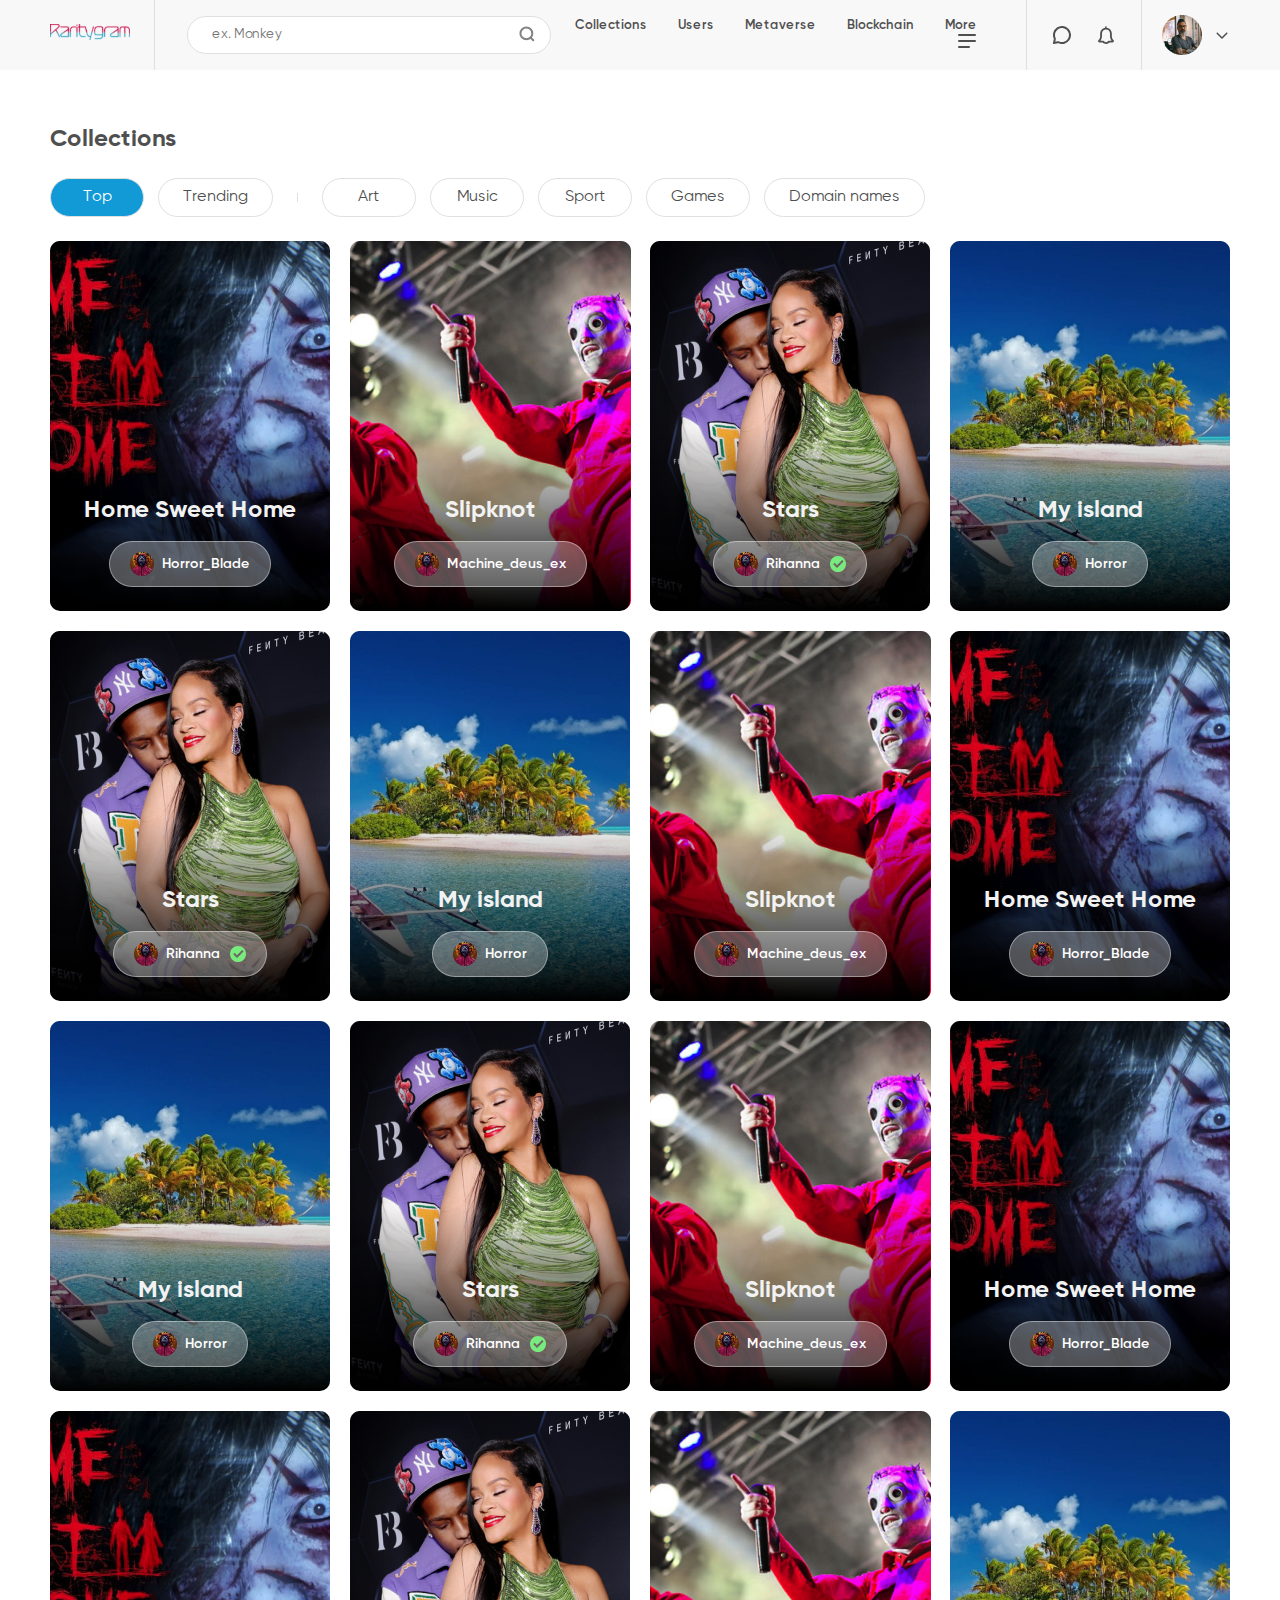
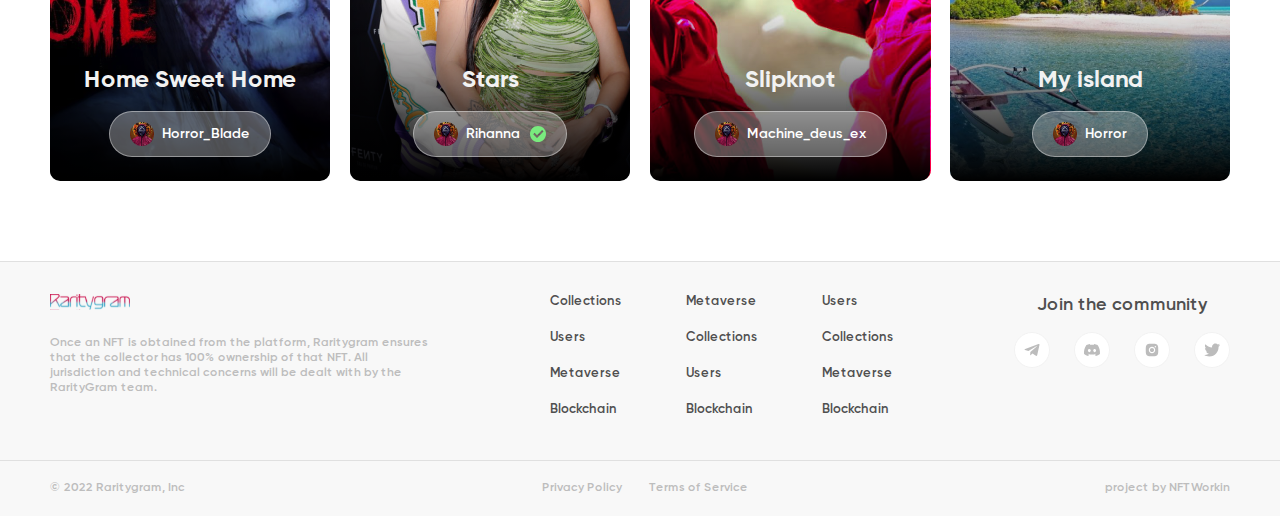
==== collection/index.html @ 43f22949 "f" ====
<!doctype html>
<html lang="ru">

<head>
    <meta charset="UTF-8">
<meta name="viewport" content="width=device-width">
<meta http-equiv="X-UA-Compatible" content="ie=edge">

<title>Raritygram</title>

<link rel="stylesheet" href="../assets/css/style.css">
</head>

<body>

    
<header class="header">
    <div class="container">
        <a class="logo" href="../">
            <svg width="80" height="16" viewBox="0 0 80 16" fill="none" xmlns="http://www.w3.org/2000/svg"
                xmlns:xlink="http://www.w3.org/1999/xlink">
                <rect width="80" height="16" fill="url(#pattern0)" />
                <defs>
                    <pattern id="pattern0" patternContentUnits="objectBoundingBox" width="1" height="1">
                        <use xlink:href="#image0_2033_52"
                            transform="translate(0 -0.00100326) scale(0.000250815 0.00125408)" />
                    </pattern>
                    <image id="image0_2033_52" width="3987" height="799"
                        xlink:href="[data-uri]" />
                </defs>
            </svg>

        </a>
        <div class="middle">
            <div class="input-wrapper">
                <input type="text" name="" value="" placeholder="ex. Monkey">

            </div>
            <nav>
                
                
                <a href="./Collections">Collections</a>
                
                
                
                <div>Users
                    
                </div>
                
                
                
                <div>Metaverse
                    
                </div>
                
                
                
                <div>Blockchain
                    
                </div>
                
                
                
                <div>More
                    
                    <svg width="18" height="14" viewBox="0 0 18 14" fill="none" xmlns="http://www.w3.org/2000/svg">
          <path d="M17 1L1 1" stroke="#4F4F4F" stroke-width="2" stroke-linecap="round"/>
          <path d="M17 7L1 7" stroke="#4F4F4F" stroke-width="2" stroke-linecap="round"/>
          <path d="M11 13H1" stroke="#4F4F4F" stroke-width="2" stroke-linecap="round"/>
          </svg>
          
                    
                </div>
                
                
            </nav>
        </div>
        <div class="icons">
            <svg class="icon1" width="18" height="18" viewBox="0 0 18 18" fill="none"
                xmlns="http://www.w3.org/2000/svg">
                <path
                    d="M14.6012 3.35232L14.747 3.49933L14.7891 3.5162C16.0223 4.80566 16.7889 6.47448 16.9624 8.25582C17.1423 10.103 16.673 11.955 15.6357 13.4925C14.5984 15.0299 13.0582 16.1565 11.2809 16.6783C9.50364 17.2 7.60029 17.0845 5.89891 16.3514L5.89892 16.3514L5.89227 16.3486C5.55108 16.2045 5.17818 16.1519 4.81042 16.1962L4.77131 16.2009L4.73269 16.2087L1.02832 16.9541L1.78885 13.293L1.79241 13.2758L1.79536 13.2586C1.86249 12.8672 1.80861 12.4647 1.6412 12.105C0.914948 10.4043 0.801759 8.50335 1.32142 6.72793C1.84269 4.94705 2.96793 3.40445 4.50279 2.36584C6.03761 1.32724 7.88595 0.857602 9.7292 1.03764C11.5725 1.21767 13.2955 2.03615 14.6012 3.35232Z"
                    stroke-width="2" />
            </svg>

            <svg class="icon2" width="18" height="20" viewBox="0 0 18 20" fill="none"
                xmlns="http://www.w3.org/2000/svg">
                <mask id="path-1-inside-1_2033_56" fill="white">
                    <path fill-rule="evenodd" clip-rule="evenodd"
                        d="M17.7946 16.3251L18 16.5102C18 17.471 17.221 18.25 16.2602 18.25H12.8695C12.626 18.5425 12.0998 18.8169 11.637 19.0582C11.3905 19.1867 11.162 19.3058 11.0037 19.4134C10.4652 19.7793 9.77562 19.987 9.05706 19.9998C8.31884 20.008 7.60188 19.8097 7.03955 19.4419C6.88201 19.3388 6.66111 19.2244 6.42236 19.1007C5.93722 18.8495 5.37835 18.56 5.12742 18.25H1.73985C0.778956 18.25 0 17.471 0 16.5102L0.205369 16.3251C0.779312 15.7931 1.28107 15.1851 1.69732 14.5174C2.15987 13.5935 2.4371 12.5845 2.51275 11.5497V8.50193C2.50896 6.89173 3.07562 5.3345 4.10812 4.11772C5.14061 2.90095 6.56922 2.10679 8.1302 1.88188V1.07365C8.1302 0.855205 8.21516 0.645706 8.36638 0.491242C8.51761 0.336777 8.72271 0.25 8.93658 0.25C9.15044 0.25 9.35555 0.336777 9.50677 0.491242C9.658 0.645706 9.74295 0.855205 9.74295 1.07365V1.85103C10.4401 1.94253 11.1177 2.15099 11.7483 2.46799C11.7817 2.48695 11.8143 2.50547 11.8462 2.52358C13.1297 3.25241 13.2316 3.31028 13.875 4.11772C14.5343 4.94522 15.0884 5.75817 15.3664 7.39756C15.4283 7.76234 15.4606 8.13172 15.4631 8.50193V11.5497C15.5387 12.5845 15.816 13.5935 16.2785 14.5174C16.702 15.1868 17.212 15.7948 17.7946 16.3251Z" />
                </mask>
                <path
                    d="M18 16.5102H20V15.6203L19.339 15.0245L18 16.5102ZM17.7946 16.3251L16.4485 17.8043L16.4557 17.8107L17.7946 16.3251ZM12.8695 18.25V16.25H11.932L11.3323 16.9705L12.8695 18.25ZM11.637 19.0582L12.5616 20.8316L12.5616 20.8316L11.637 19.0582ZM11.0037 19.4134L9.87968 17.7591L9.87968 17.7591L11.0037 19.4134ZM9.05706 19.9998L9.07929 21.9997L9.09247 21.9994L9.05706 19.9998ZM7.03955 19.4419L8.13441 17.7681H8.13441L7.03955 19.4419ZM6.42236 19.1007L7.34214 17.3248L7.34213 17.3248L6.42236 19.1007ZM5.12742 18.25L6.68204 16.9918L6.08169 16.25H5.12742V18.25ZM0 16.5102L-1.33896 15.0245L-2 15.6203V16.5102H0ZM0.205369 16.3251L1.54432 17.8107L1.5547 17.8014L1.56495 17.7919L0.205369 16.3251ZM1.69732 14.5174L3.39458 15.5753L3.44393 15.4961L3.4857 15.4127L1.69732 14.5174ZM2.51275 11.5497L4.50743 11.6956L4.51275 11.6228V11.5497H2.51275ZM2.51275 8.50193H4.51276L4.51275 8.49722L2.51275 8.50193ZM8.1302 1.88188L8.41543 3.86143L10.1302 3.61436V1.88188H8.1302ZM9.74295 1.85103H7.74295V3.60568L9.48268 3.83402L9.74295 1.85103ZM11.7483 2.46799L12.7362 0.728979L12.692 0.703874L12.6466 0.681047L11.7483 2.46799ZM11.8462 2.52358L10.8586 4.26275L10.8586 4.26275L11.8462 2.52358ZM13.875 4.11772L15.4392 2.8714V2.8714L13.875 4.11772ZM15.3664 7.39756L13.3946 7.73198V7.73198L15.3664 7.39756ZM15.4631 8.50193H17.4631L17.463 8.48867L15.4631 8.50193ZM15.4631 11.5497H13.4631V11.6228L13.4684 11.6956L15.4631 11.5497ZM16.2785 14.5174L14.4901 15.4127L14.5349 15.5021L14.5884 15.5866L16.2785 14.5174ZM19.339 15.0245L19.1336 14.8394L16.4557 17.8107L16.661 17.9958L19.339 15.0245ZM16.2602 20.25C18.3256 20.25 20 18.5756 20 16.5102H16C16 16.3665 16.1165 16.25 16.2602 16.25V20.25ZM12.8695 20.25H16.2602V16.25H12.8695V20.25ZM12.5616 20.8316C12.7798 20.7178 13.0925 20.5559 13.3838 20.3765C13.6465 20.2148 14.0691 19.935 14.4066 19.5295L11.3323 16.9705C11.3927 16.8979 11.4315 16.8714 11.4114 16.8871C11.3955 16.8994 11.3571 16.927 11.2871 16.9701C11.1388 17.0614 10.9569 17.1572 10.7124 17.2847L12.5616 20.8316ZM12.1278 21.0676C12.1259 21.0689 12.1345 21.063 12.158 21.049C12.1808 21.0354 12.2113 21.018 12.2516 20.9958C12.3359 20.9494 12.4336 20.8984 12.5616 20.8316L10.7124 17.2847C10.5071 17.3918 10.1566 17.571 9.87968 17.7591L12.1278 21.0676ZM9.09247 21.9994C10.1579 21.9806 11.2347 21.6745 12.1278 21.0676L9.87968 17.7591C9.69566 17.8842 9.39332 17.9935 9.02165 18.0001L9.09247 21.9994ZM5.94469 21.1156C6.87139 21.7218 7.9854 22.0118 9.07929 21.9996L9.03483 17.9999C8.65229 18.0041 8.33237 17.8976 8.13441 17.7681L5.94469 21.1156ZM5.50257 20.8767C5.77618 21.0184 5.89161 21.0808 5.94469 21.1156L8.13441 17.7681C7.87241 17.5968 7.54604 17.4304 7.34214 17.3248L5.50257 20.8767ZM3.5728 19.5082C3.92061 19.938 4.36515 20.2324 4.63928 20.401C4.94494 20.589 5.27355 20.7581 5.50258 20.8767L7.34213 17.3248C7.08603 17.1921 6.89264 17.0909 6.73484 16.9938C6.66016 16.9479 6.61874 16.9181 6.60112 16.9042C6.57883 16.8868 6.6195 16.9145 6.68204 16.9918L3.5728 19.5082ZM1.73985 20.25H5.12742V16.25H1.73985V20.25ZM-2 16.5102C-2 18.5756 -0.325615 20.25 1.73985 20.25V16.25C1.88353 16.25 2 16.3665 2 16.5102H-2ZM-1.13359 14.8394L-1.33896 15.0245L1.33896 17.9958L1.54432 17.8107L-1.13359 14.8394ZM4.93719e-05 13.4594C-0.322804 13.9773 -0.711203 14.4476 -1.15421 14.8583L1.56495 17.7919C2.26983 17.1385 2.88494 16.3929 3.39458 15.5753L4.93719e-05 13.4594ZM0.518075 11.4039C0.461417 12.1789 0.253848 12.9331 -0.0910651 13.622L3.4857 15.4127C4.06588 14.2539 4.41278 12.9902 4.50743 11.6956L0.518075 11.4039ZM0.512752 8.50193V11.5497H4.51275V8.50193H0.512752ZM2.58315 2.82371C1.23989 4.40671 0.507861 6.42553 0.512757 8.50663L4.51275 8.49722C4.51007 7.35793 4.91136 6.26228 5.63309 5.41174L2.58315 2.82371ZM7.84497 -0.0976801C5.79467 0.197743 3.92728 1.23968 2.58315 2.82371L5.63309 5.41174C6.35395 4.56221 7.34378 4.01584 8.41543 3.86143L7.84497 -0.0976801ZM6.1302 1.07365V1.88188H10.1302V1.07365H6.1302ZM6.93726 -0.907907C6.4158 -0.37527 6.1302 0.33829 6.1302 1.07365H10.1302C10.1302 1.37212 10.0145 1.66668 9.7955 1.89039L6.93726 -0.907907ZM8.93658 -1.75C8.17843 -1.75 7.46014 -1.44198 6.93726 -0.907907L9.7955 1.89039C9.57508 2.11553 9.26699 2.25 8.93658 2.25V-1.75ZM10.9359 -0.907907C10.413 -1.44198 9.69472 -1.75 8.93658 -1.75V2.25C8.60616 2.25 8.29807 2.11554 8.07765 1.89039L10.9359 -0.907907ZM11.743 1.07365C11.743 0.338284 11.4574 -0.375274 10.9359 -0.907907L8.07765 1.89039C7.85864 1.66669 7.74295 1.37213 7.74295 1.07365H11.743ZM11.743 1.85103V1.07365H7.74295V1.85103H11.743ZM12.6466 0.681047C11.8165 0.263821 10.9234 -0.0111913 10.0032 -0.131964L9.48268 3.83402C9.95682 3.89625 10.4188 4.03816 10.8501 4.25494L12.6466 0.681047ZM12.8338 0.784409C12.8019 0.766289 12.7694 0.747846 12.7362 0.728979L10.7605 4.20701C10.794 4.22606 10.8268 4.24465 10.8586 4.26275L12.8338 0.784409ZM15.4392 2.8714C15.1139 2.46312 14.7993 2.07743 14.3261 1.7106C13.9185 1.39458 13.418 1.11614 12.8338 0.784405L10.8586 4.26275C11.558 4.65985 11.7501 4.77477 11.8752 4.87175C11.9347 4.91792 11.9928 4.96489 12.3108 5.36405L15.4392 2.8714ZM17.3383 7.06314C16.9855 4.98302 16.2293 3.86297 15.4392 2.8714L12.3108 5.36405C12.8394 6.02747 13.1913 6.53332 13.3946 7.73198L17.3383 7.06314ZM17.463 8.48867C17.4599 8.01089 17.4182 7.53411 17.3383 7.06314L13.3946 7.73198C13.4385 7.99057 13.4614 8.25254 13.4631 8.51518L17.463 8.48867ZM17.4631 11.5497V8.50193H13.4631V11.5497H17.4631ZM18.0669 13.622C17.722 12.9331 17.5144 12.1789 17.4578 11.4039L13.4684 11.6956C13.5631 12.9902 13.91 14.2539 14.4901 15.4127L18.0669 13.622ZM19.1408 14.8459C18.6914 14.437 18.2969 13.9669 17.9687 13.4481L14.5884 15.5866C15.1071 16.4066 15.7326 17.1527 16.4485 17.8042L19.1408 14.8459Z"
                    mask="url(#path-1-inside-1_2033_56)" />
            </svg>

        </div>
        <div class="account">
            <img src="../assets/img/avatar-main.png" alt="">
            <svg width="16" height="12" viewBox="0 0 16 12" fill="none" xmlns="http://www.w3.org/2000/svg">
                <path
                    d="M8.53033 9.53033C8.23744 9.82322 7.76256 9.82322 7.46967 9.53033L2.6967 4.75736C2.40381 4.46447 2.40381 3.98959 2.6967 3.6967C2.98959 3.40381 3.46447 3.40381 3.75736 3.6967L8 7.93934L12.2426 3.6967C12.5355 3.40381 13.0104 3.40381 13.3033 3.6967C13.5962 3.98959 13.5962 4.46447 13.3033 4.75736L8.53033 9.53033ZM8.75 8L8.75 9L7.25 9L7.25 8L8.75 8Z"
                    fill="#4F4F4F" />
            </svg>

        </div>
    </div>
</header>

 

    
    <main>
        
<section class="collection-section section">
    <div class="container">
        <div class="heading">Collections</div>
        <div class="content">
            <div class="filter-btns">
                <div class="left">
                    <div class="filter-btn selected">Top</div>
                    <div class="filter-btn">Trending</div>
                </div>
                <span></span>
                <div class="right">
                    <div class="filter-btn">Art</div>
                    <div class="filter-btn">Music</div>
                    <div class="filter-btn">Sport</div>
                    <div class="filter-btn">Games</div>
                    <div class="filter-btn">Domain names</div>
                </div>

            </div>
            <div class="card-wrapper">
                
                <div class="card link" data-href="./sweet-home">
                    <img src="../assets/img/action4.png" alt="">
                    <div class="wrapper">
                        <div class="title">
                            Home Sweet Home
                        </div>
                        <div class="label-with-icon">
    <img src="../assets/img/avatar1.png" alt="">
    <span>Horror_Blade</span>
    
</div>
                    </div>
                </div>
                
                <div class="card link" data-href="../slipknot">
                    <img src="../assets/img/action3.png" alt="">
                    <div class="wrapper">
                        <div class="title">
                            Slipknot
                        </div>
                        <div class="label-with-icon">
    <img src="../assets/img/avatar1.png" alt="">
    <span>Machine_deus_ex</span>
    
</div>
                    </div>
                </div>
                
                <div class="card link" data-href="../stars">
                    <img src="../assets/img/action1.png" alt="">
                    <div class="wrapper">
                        <div class="title">
                            Stars
                        </div>
                        <div class="label-with-icon">
    <img src="../assets/img/avatar1.png" alt="">
    <span>Rihanna</span>
    
    <svg width="16" height="16" viewBox="0 0 16 16" fill="none" xmlns="http://www.w3.org/2000/svg">
        <path
            d="M8 0C5.87827 0 3.84344 0.842855 2.34315 2.34315C0.842854 3.84344 0 5.87827 0 8C0 10.1217 0.842854 12.1566 2.34315 13.6569C3.84344 15.1571 5.87827 16 8 16C10.1217 16 12.1566 15.1571 13.6569 13.6569C15.1571 12.1566 16 10.1217 16 8C16 5.87827 15.1571 3.84344 13.6569 2.34315C12.1566 0.842855 10.1217 0 8 0ZM12.09 4.08L13.5 5.5L7 12L3.21 8.21L4.63 6.79L7 9.17"
            fill="#79EB7E" />
    </svg>
    
</div>
                    </div>
                </div>
                
                <div class="card link" data-href="../my-island">
                    <img src="../assets/img/action2.png" alt="">
                    <div class="wrapper">
                        <div class="title">
                            My island
                        </div>
                        <div class="label-with-icon">
    <img src="../assets/img/avatar1.png" alt="">
    <span>Horror</span>
    
</div>
                    </div>
                </div>
                
                <div class="card link" data-href="./stars">
                    <img src="../assets/img/action1.png" alt="">
                    <div class="wrapper">
                        <div class="title">
                            Stars
                        </div>
                        <div class="label-with-icon">
    <img src="../assets/img/avatar1.png" alt="">
    <span>Rihanna</span>
    
    <svg width="16" height="16" viewBox="0 0 16 16" fill="none" xmlns="http://www.w3.org/2000/svg">
        <path
            d="M8 0C5.87827 0 3.84344 0.842855 2.34315 2.34315C0.842854 3.84344 0 5.87827 0 8C0 10.1217 0.842854 12.1566 2.34315 13.6569C3.84344 15.1571 5.87827 16 8 16C10.1217 16 12.1566 15.1571 13.6569 13.6569C15.1571 12.1566 16 10.1217 16 8C16 5.87827 15.1571 3.84344 13.6569 2.34315C12.1566 0.842855 10.1217 0 8 0ZM12.09 4.08L13.5 5.5L7 12L3.21 8.21L4.63 6.79L7 9.17"
            fill="#79EB7E" />
    </svg>
    
</div>
                    </div>
                </div>
                
                <div class="card link" data-href="../my-island">
                    <img src="../assets/img/action2.png" alt="">
                    <div class="wrapper">
                        <div class="title">
                            My island
                        </div>
                        <div class="label-with-icon">
    <img src="../assets/img/avatar1.png" alt="">
    <span>Horror</span>
    
</div>
                    </div>
                </div>
                
                <div class="card link" data-href="../slipknot">
                    <img src="../assets/img/action3.png" alt="">
                    <div class="wrapper">
                        <div class="title">
                            Slipknot
                        </div>
                        <div class="label-with-icon">
    <img src="../assets/img/avatar1.png" alt="">
    <span>Machine_deus_ex</span>
    
</div>
                    </div>
                </div>
                
                <div class="card link" data-href="../sweet-home">
                    <img src="../assets/img/action4.png" alt="">
                    <div class="wrapper">
                        <div class="title">
                            Home Sweet Home
                        </div>
                        <div class="label-with-icon">
    <img src="../assets/img/avatar1.png" alt="">
    <span>Horror_Blade</span>
    
</div>
                    </div>
                </div>
                
                <div class="card link" data-href="../my-island">
                    <img src="../assets/img/action2.png" alt="">
                    <div class="wrapper">
                        <div class="title">
                            My island
                        </div>
                        <div class="label-with-icon">
    <img src="../assets/img/avatar1.png" alt="">
    <span>Horror</span>
    
</div>
                    </div>
                </div>
                
                <div class="card link" data-href="../stars">
                    <img src="../assets/img/action1.png" alt="">
                    <div class="wrapper">
                        <div class="title">
                            Stars
                        </div>
                        <div class="label-with-icon">
    <img src="../assets/img/avatar1.png" alt="">
    <span>Rihanna</span>
    
    <svg width="16" height="16" viewBox="0 0 16 16" fill="none" xmlns="http://www.w3.org/2000/svg">
        <path
            d="M8 0C5.87827 0 3.84344 0.842855 2.34315 2.34315C0.842854 3.84344 0 5.87827 0 8C0 10.1217 0.842854 12.1566 2.34315 13.6569C3.84344 15.1571 5.87827 16 8 16C10.1217 16 12.1566 15.1571 13.6569 13.6569C15.1571 12.1566 16 10.1217 16 8C16 5.87827 15.1571 3.84344 13.6569 2.34315C12.1566 0.842855 10.1217 0 8 0ZM12.09 4.08L13.5 5.5L7 12L3.21 8.21L4.63 6.79L7 9.17"
            fill="#79EB7E" />
    </svg>
    
</div>
                    </div>
                </div>
                
                <div class="card link" data-href="../slipknot">
                    <img src="../assets/img/action3.png" alt="">
                    <div class="wrapper">
                        <div class="title">
                            Slipknot
                        </div>
                        <div class="label-with-icon">
    <img src="../assets/img/avatar1.png" alt="">
    <span>Machine_deus_ex</span>
    
</div>
                    </div>
                </div>
                
                <div class="card link" data-href="../sweet-home">
                    <img src="../assets/img/action4.png" alt="">
                    <div class="wrapper">
                        <div class="title">
                            Home Sweet Home
                        </div>
                        <div class="label-with-icon">
    <img src="../assets/img/avatar1.png" alt="">
    <span>Horror_Blade</span>
    
</div>
                    </div>
                </div>
                
                <div class="card link" data-href="../sweet-home">
                    <img src="../assets/img/action4.png" alt="">
                    <div class="wrapper">
                        <div class="title">
                            Home Sweet Home
                        </div>
                        <div class="label-with-icon">
    <img src="../assets/img/avatar1.png" alt="">
    <span>Horror_Blade</span>
    
</div>
                    </div>
                </div>
                
                <div class="card link" data-href="../stars">
                    <img src="../assets/img/action1.png" alt="">
                    <div class="wrapper">
                        <div class="title">
                            Stars
                        </div>
                        <div class="label-with-icon">
    <img src="../assets/img/avatar1.png" alt="">
    <span>Rihanna</span>
    
    <svg width="16" height="16" viewBox="0 0 16 16" fill="none" xmlns="http://www.w3.org/2000/svg">
        <path
            d="M8 0C5.87827 0 3.84344 0.842855 2.34315 2.34315C0.842854 3.84344 0 5.87827 0 8C0 10.1217 0.842854 12.1566 2.34315 13.6569C3.84344 15.1571 5.87827 16 8 16C10.1217 16 12.1566 15.1571 13.6569 13.6569C15.1571 12.1566 16 10.1217 16 8C16 5.87827 15.1571 3.84344 13.6569 2.34315C12.1566 0.842855 10.1217 0 8 0ZM12.09 4.08L13.5 5.5L7 12L3.21 8.21L4.63 6.79L7 9.17"
            fill="#79EB7E" />
    </svg>
    
</div>
                    </div>
                </div>
                
                <div class="card link" data-href="../slipknot">
                    <img src="../assets/img/action3.png" alt="">
                    <div class="wrapper">
                        <div class="title">
                            Slipknot
                        </div>
                        <div class="label-with-icon">
    <img src="../assets/img/avatar1.png" alt="">
    <span>Machine_deus_ex</span>
    
</div>
                    </div>
                </div>
                
                <div class="card link" data-href="../my-island">
                    <img src="../assets/img/action2.png" alt="">
                    <div class="wrapper">
                        <div class="title">
                            My island
                        </div>
                        <div class="label-with-icon">
    <img src="../assets/img/avatar1.png" alt="">
    <span>Horror</span>
    
</div>
                    </div>
                </div>
                
            </div>
        </div>
    </div>
</section>


    </main>


    
<footer class="footer">

    <div class="top">
        <div class="container">
            <div class="column-logo">
                <div class="img">
                    <svg width="80" height="16" viewBox="0 0 80 16" fill="none" xmlns="http://www.w3.org/2000/svg"
                        xmlns:xlink="http://www.w3.org/1999/xlink">
                        <rect width="80" height="15.6969" fill="url(#pattern0)" />
                        <defs>
                            <pattern id="pattern0" patternContentUnits="objectBoundingBox" width="1" height="1">
                                <use xlink:href="#image0_2_2679"
                                    transform="translate(0 -0.0106774) scale(0.000250815 0.00127829)" />
                            </pattern>
                            <image id="image0_2_2679" width="3987" height="799"
                                xlink:href="[data-uri]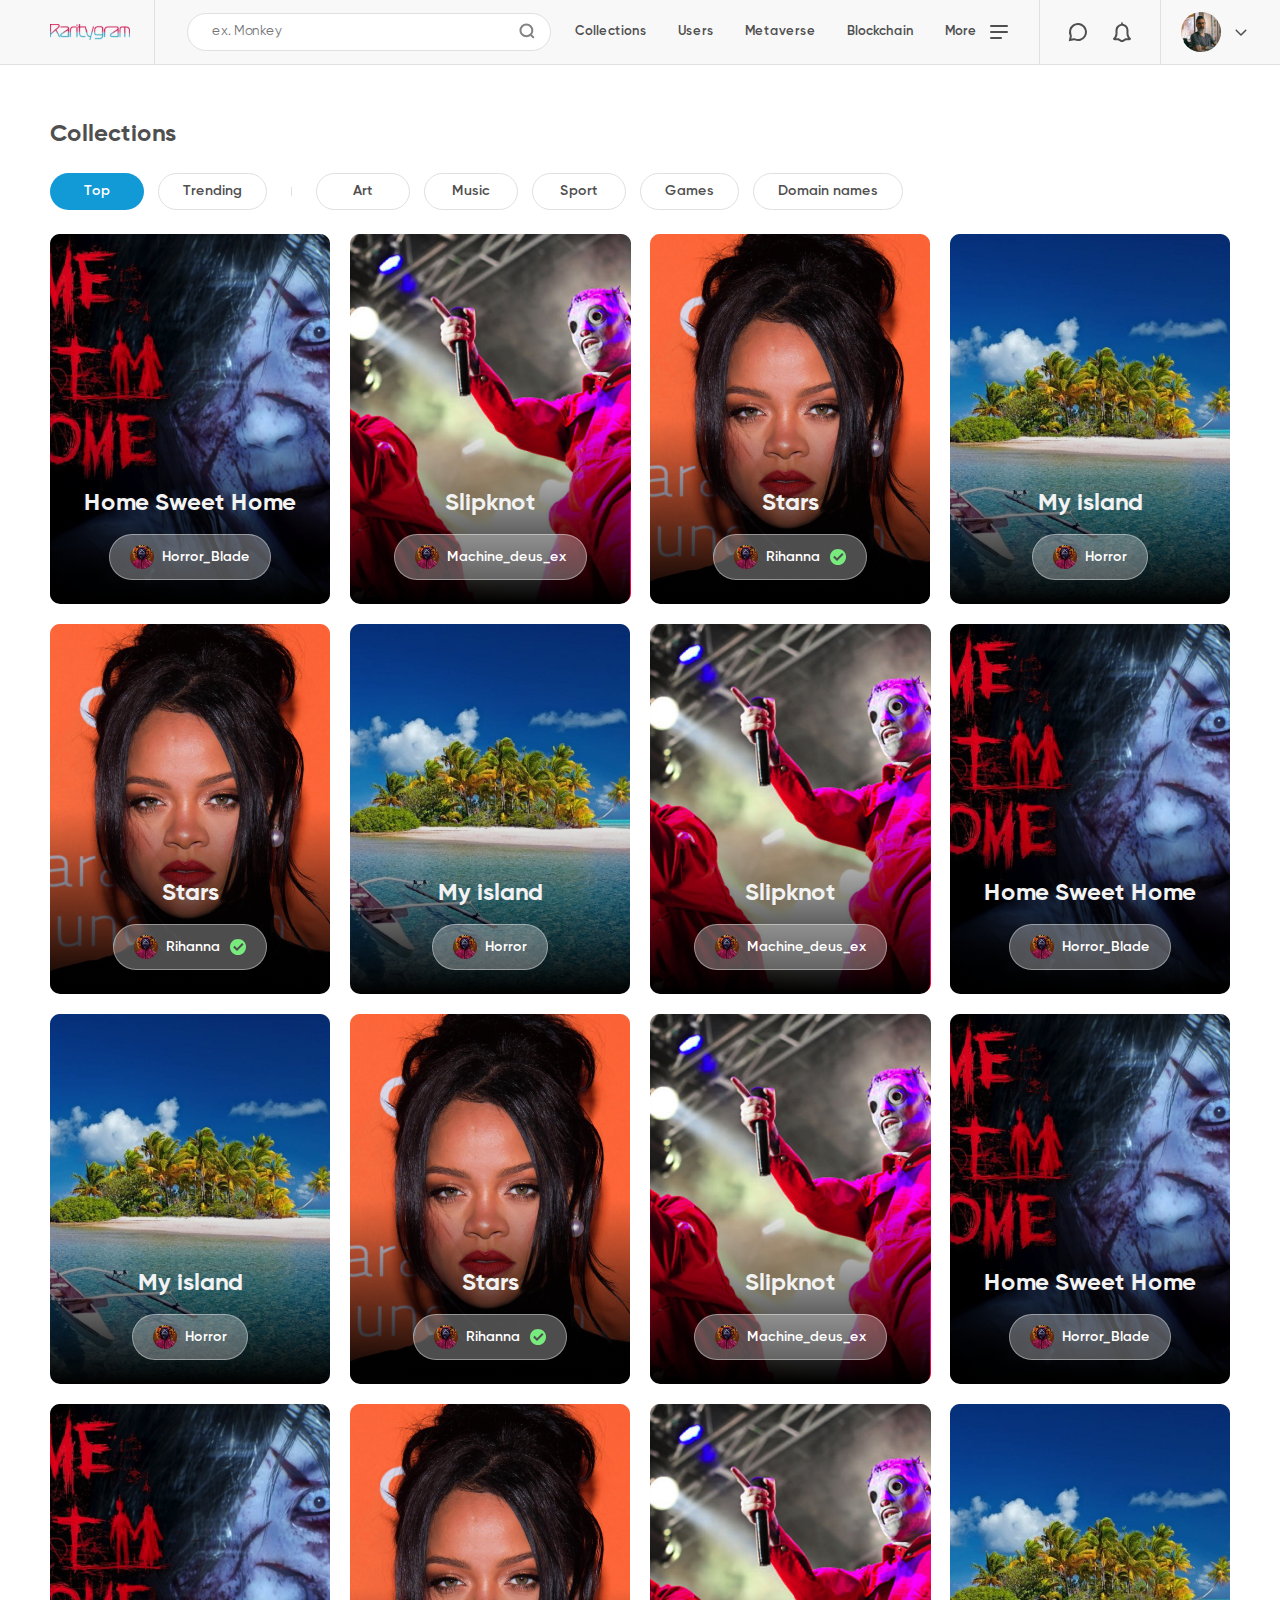
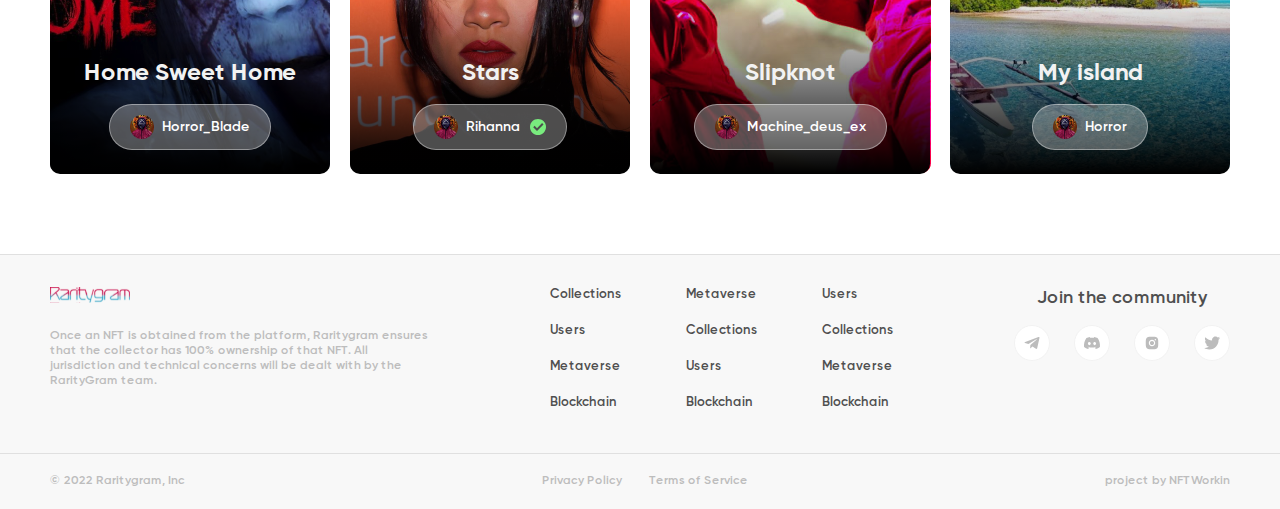
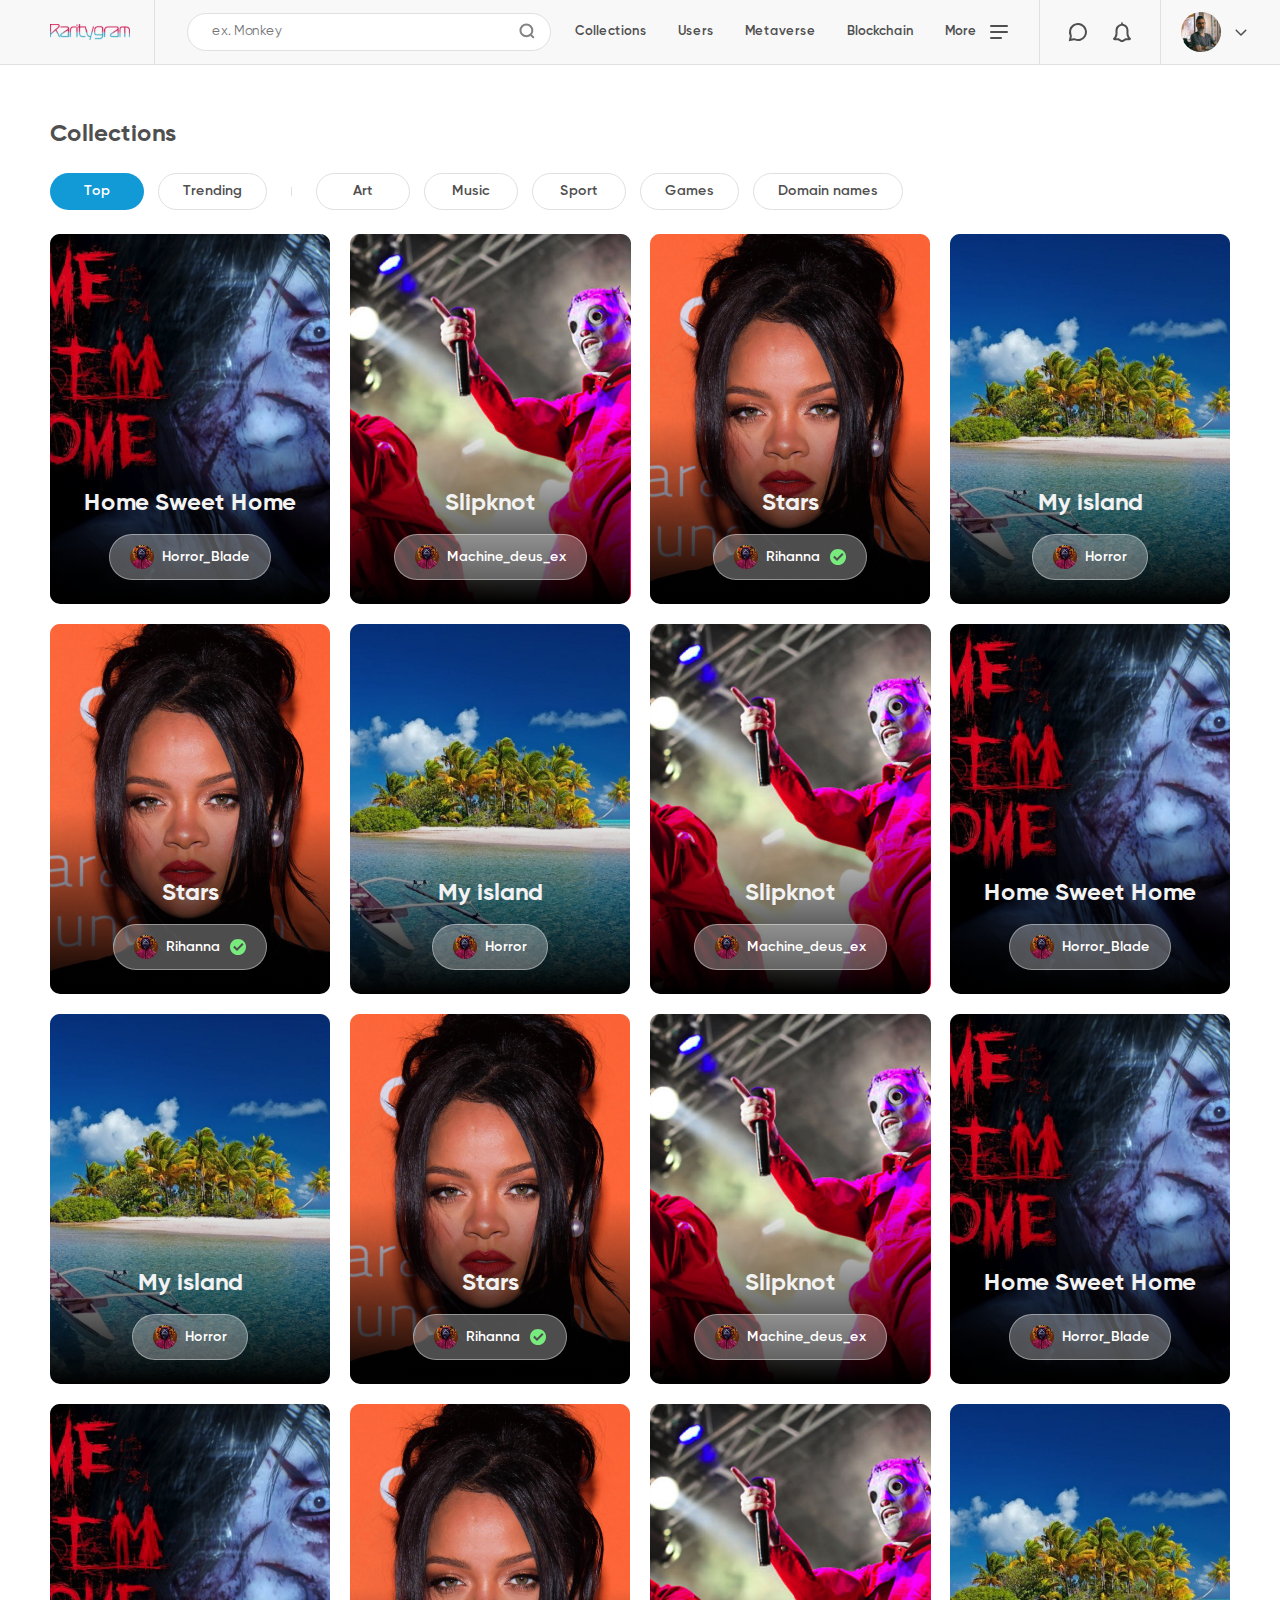
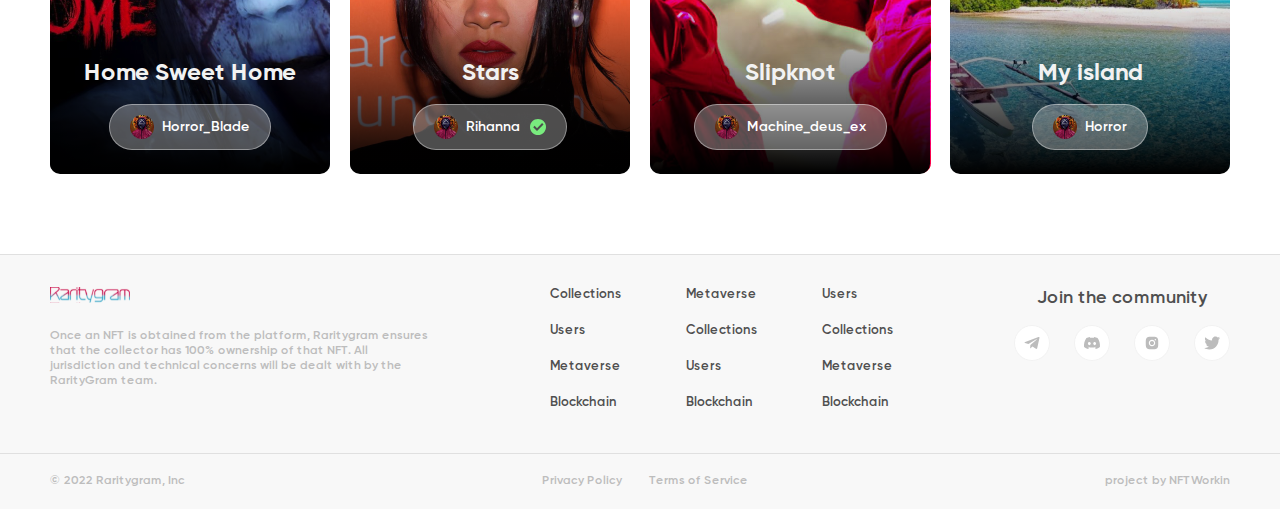
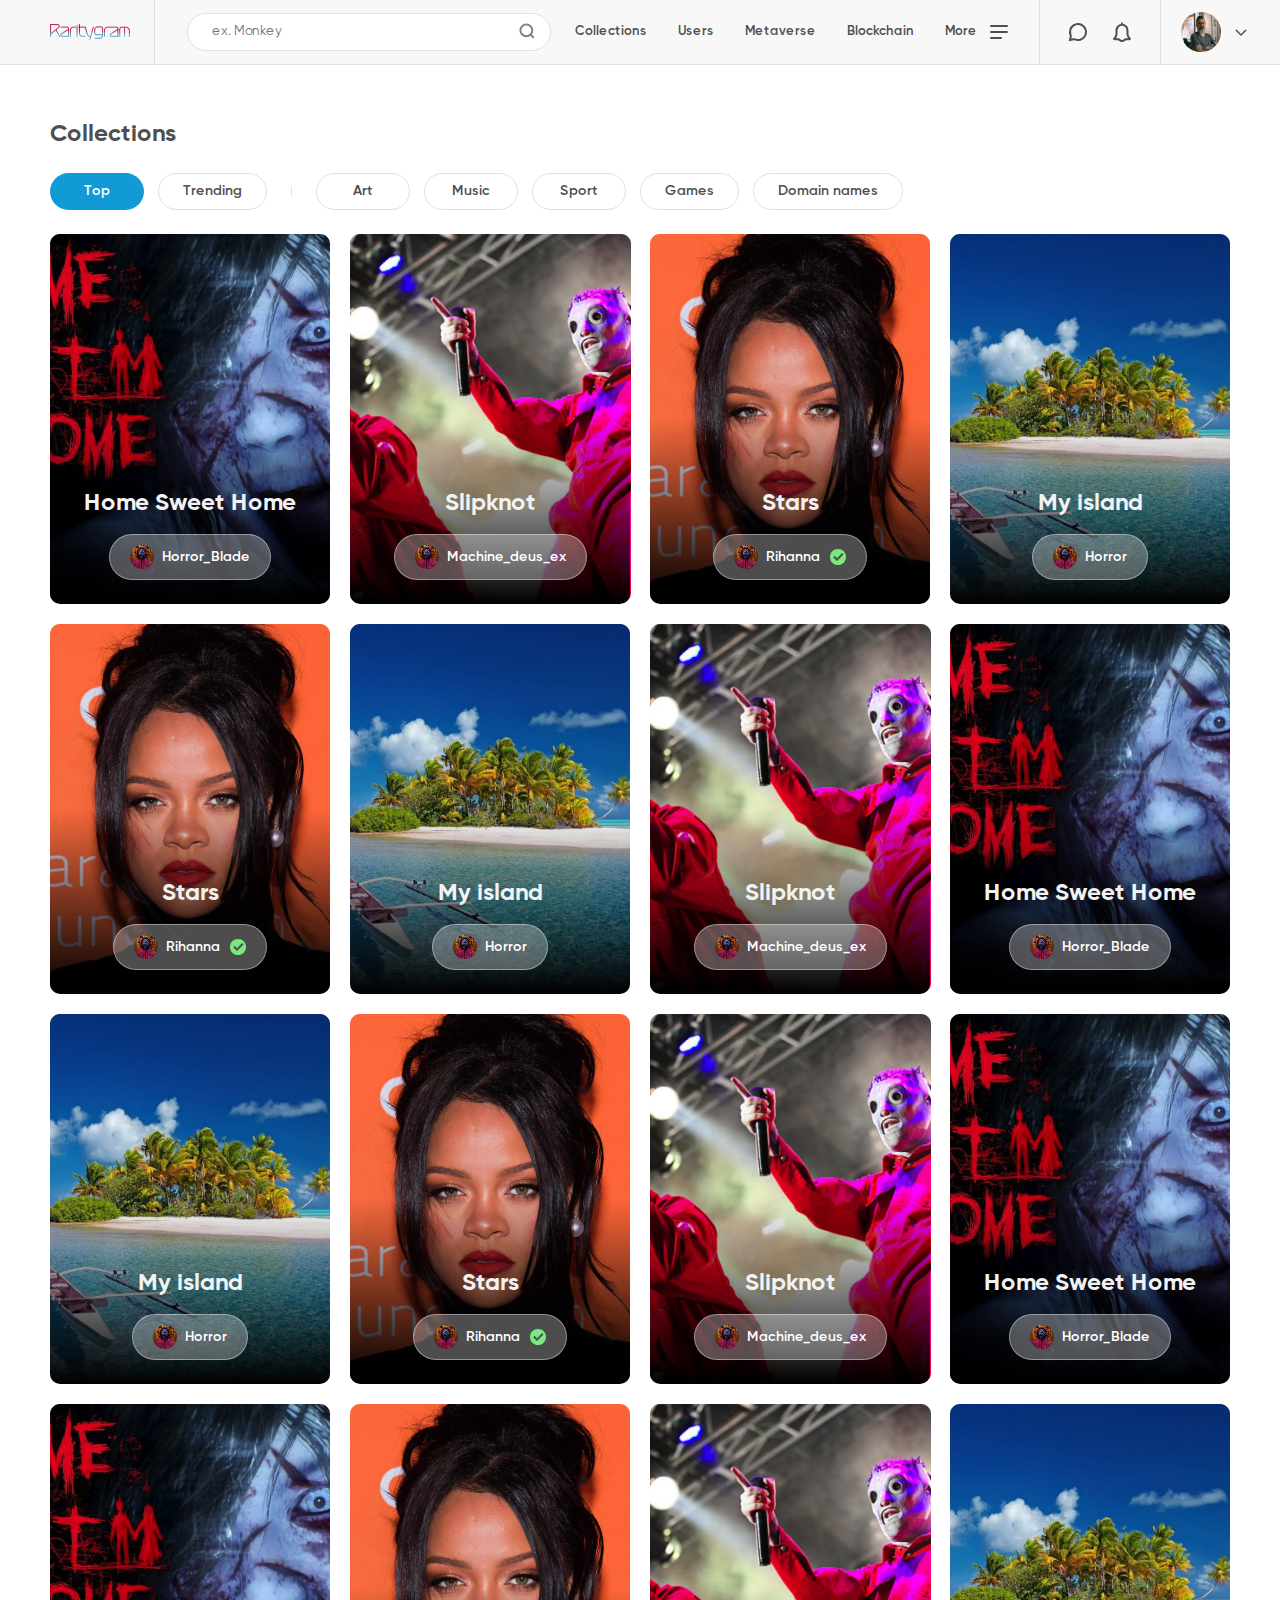
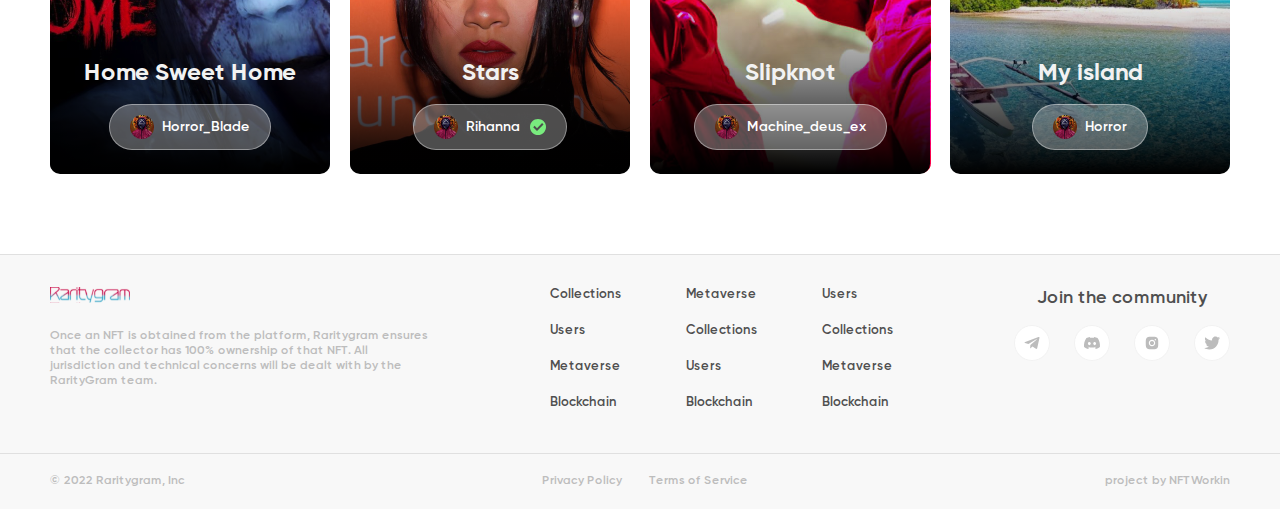
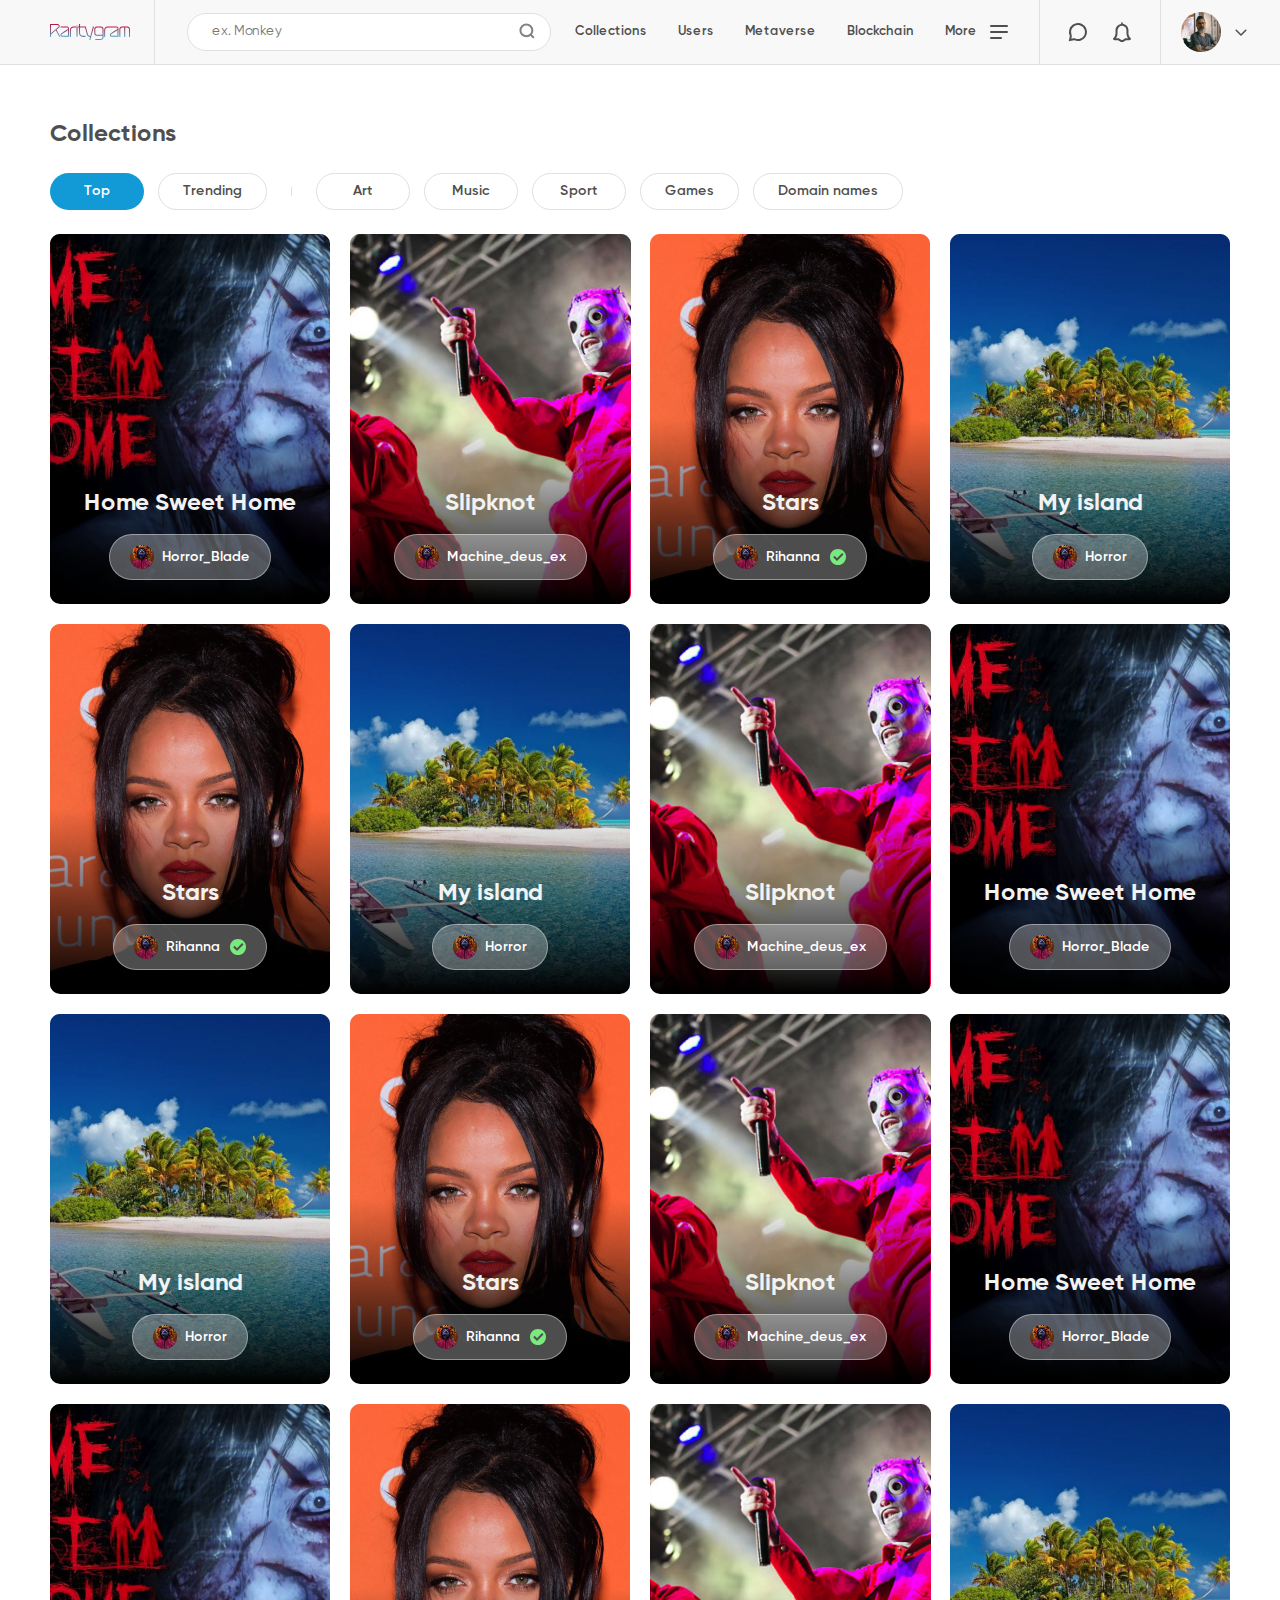
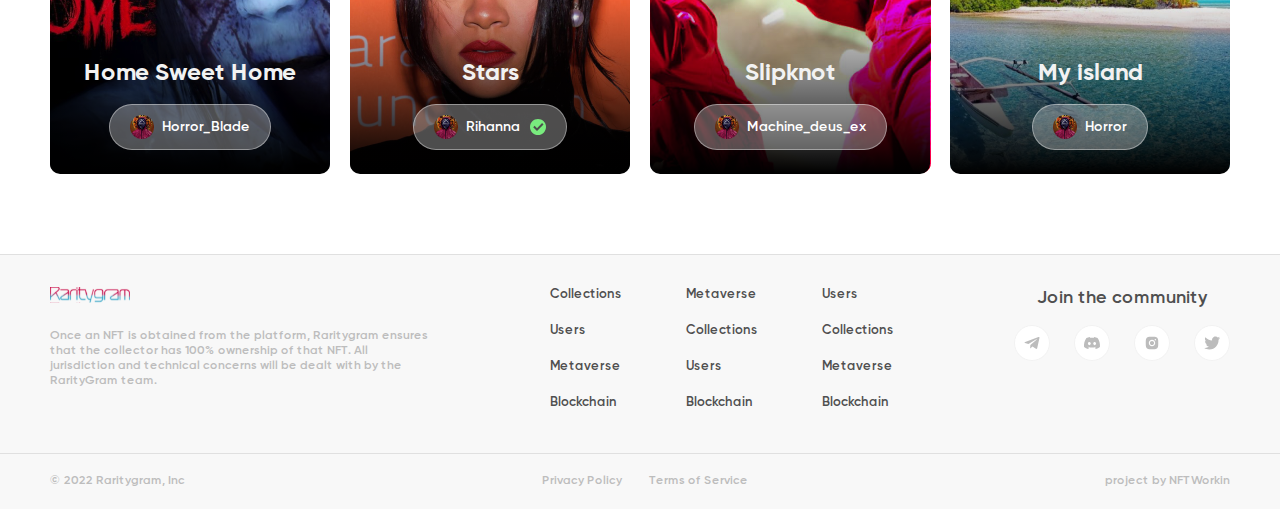
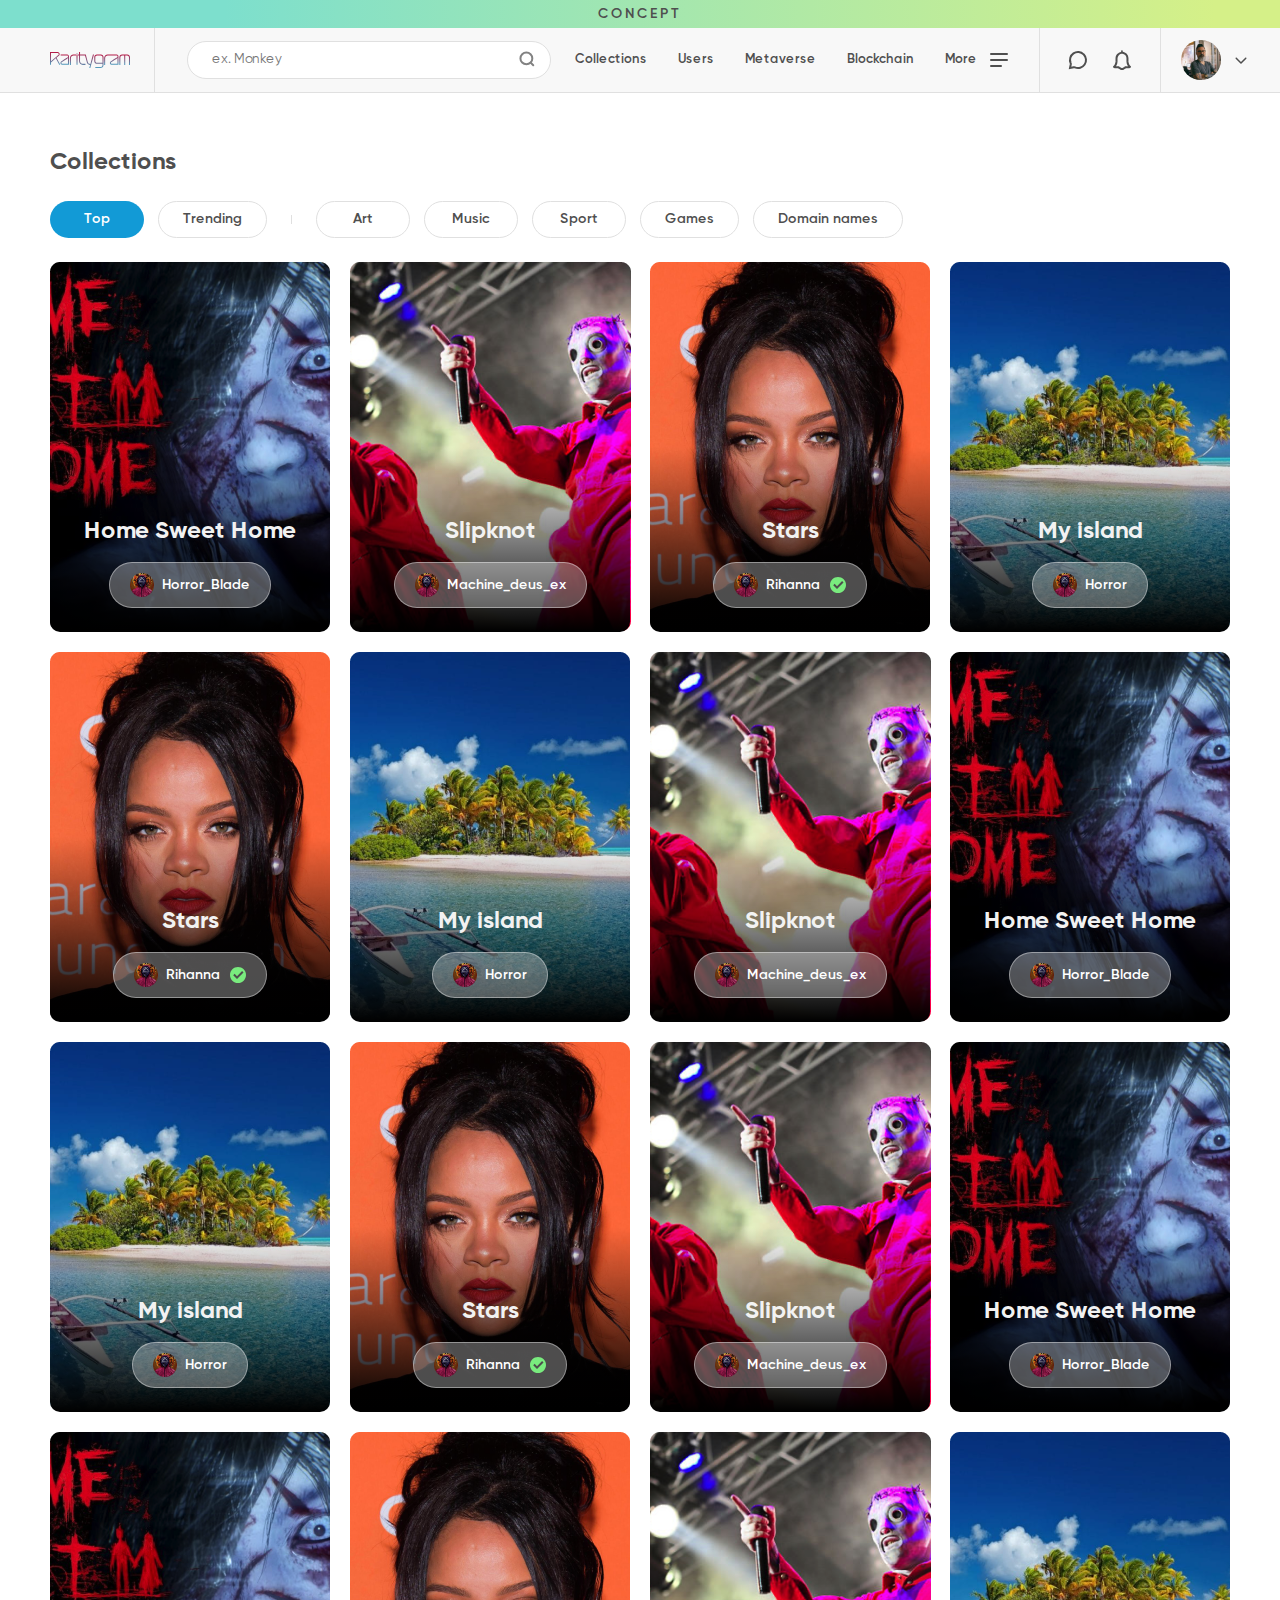
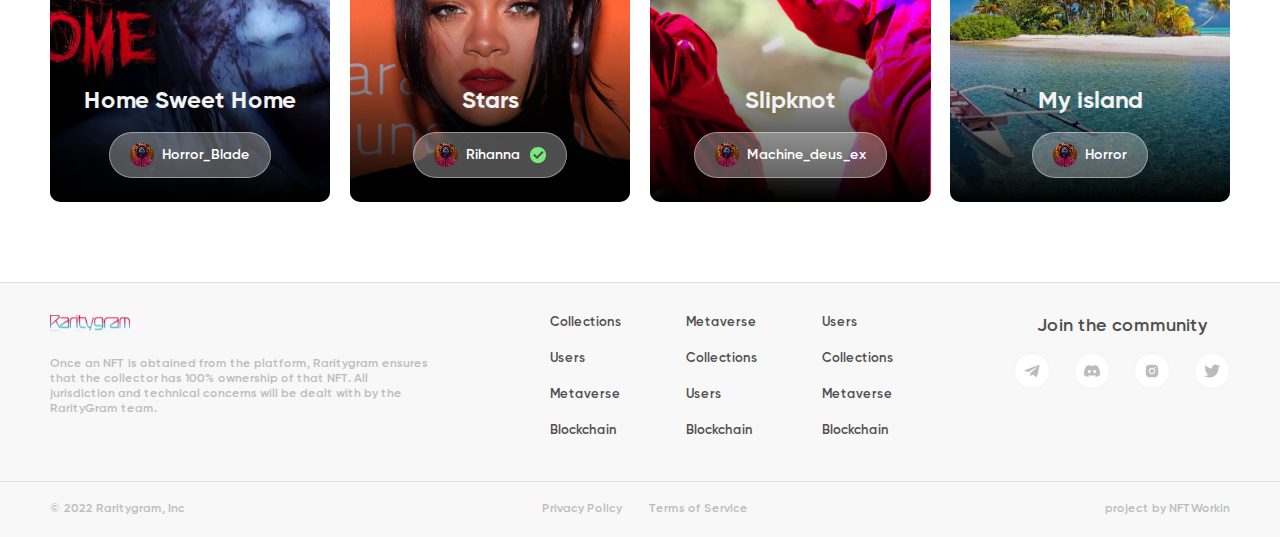
